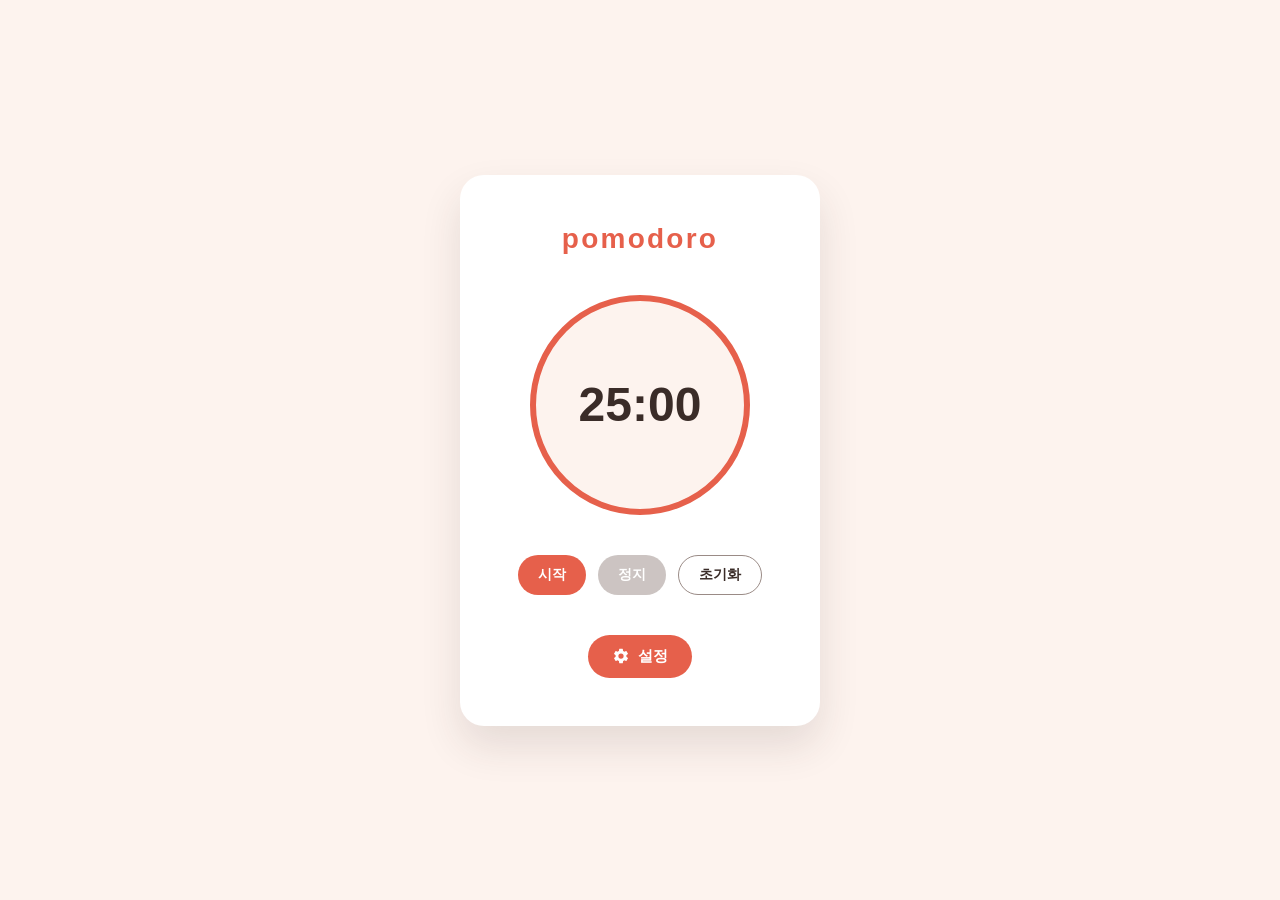
==== index.html @ a5403e8c "INIT" ====
<!DOCTYPE html>
<html lang="ko">
<head>
  <meta charset="UTF-8" />
  <meta name="viewport" content="width=device-width, initial-scale=1.0" />
  <title>Pomodoro</title>
  <link rel="stylesheet" href="index.css" />
</head>
<body>
  <main class="app">
    <h1 class="app__title">pomodoro</h1>

    <div class="timer">
      <span class="timer__time" id="timerDisplay">25:00</span>
    </div>

    <div class="controls">
      <button type="button" class="control-button control-button--start" id="startButton" onclick="startTimer()">시작</button>
      <button type="button" class="control-button control-button--stop" id="stopButton" onclick="stopTimer()">정지</button>
      <button type="button" class="control-button control-button--reset" id="resetButton" onclick="resetTimer()">초기화</button>
    </div>

    <button type="button" class="settings-button" aria-label="설정" onclick="location.href='setting.html'">
      <svg class="settings-button__icon" viewBox="0 0 24 24" fill="none" xmlns="http://www.w3.org/2000/svg" aria-hidden="true">
        <path d="M19.14 12.94a7.14 7.14 0 0 0 .05-.94 7.14 7.14 0 0 0-.05-.94l2.03-1.58a.5.5 0 0 0 .12-.64l-1.92-3.32a.5.5 0 0 0-.6-.22l-2.39.96a7.03 7.03 0 0 0-1.62-.94l-.36-2.54a.5.5 0 0 0-.5-.42h-3.84a.5.5 0 0 0-.5.42l-.36 2.54c-.59.24-1.13.56-1.62.94l-2.39-.96a.5.5 0 0 0-.6.22L2.71 8.84a.5.5 0 0 0 .12.64l2.03 1.58a7.14 7.14 0 0 0 0 1.88l-2.03 1.58a.5.5 0 0 0-.12.64l1.92 3.32c.14.24.42.32.6.22l2.39-.96c.49.38 1.03.7 1.62.94l.36 2.54c.05.24.26.42.5.42h3.84c.24 0 .45-.18.5-.42l.36-2.54c.59-.24 1.13-.56 1.62-.94l2.39.96c.24.1.46.02.6-.22l1.92-3.32a.5.5 0 0 0-.12-.64l-2.03-1.58ZM12 15.5a3.5 3.5 0 1 1 0-7 3.5 3.5 0 0 1 0 7Z" fill="currentColor"/>
      </svg>
      <span class="settings-button__label">설정</span>
    </button>
  </main>

  <script src="index.js"></script>
</body>
</html>
---- index.css ----
:root {
  --color-bg: #fdf3ee;
  --color-surface: #ffffff;
  --color-primary: #e6604b;
  --color-primary-dark: #c94a37;
  --color-text: #3a2c28;
  --color-text-muted: #9a8b86;
  --shadow-soft: 0 20px 40px rgba(58, 44, 40, 0.12);
}

* {
  box-sizing: border-box;
}

body {
  margin: 0;
  min-height: 100vh;
  display: flex;
  align-items: center;
  justify-content: center;
  background: var(--color-bg);
  font-family: "Segoe UI", "Pretendard", -apple-system, BlinkMacSystemFont, sans-serif;
  color: var(--color-text);
}

.app {
  width: 100%;
  max-width: 360px;
  padding: 48px 40px;
  display: flex;
  flex-direction: column;
  align-items: center;
  gap: 40px;
  background: var(--color-surface);
  border-radius: 24px;
  box-shadow: var(--shadow-soft);
}

.app__title {
  margin: 0;
  font-size: 28px;
  font-weight: 700;
  letter-spacing: 0.08em;
  text-transform: lowercase;
  color: var(--color-primary);
}

.timer {
  width: 220px;
  height: 220px;
  border-radius: 50%;
  display: flex;
  align-items: center;
  justify-content: center;
  background: var(--color-bg);
  border: 6px solid var(--color-primary);
}

.timer__time {
  font-size: 48px;
  font-weight: 600;
  font-variant-numeric: tabular-nums;
  color: var(--color-text);
}

.controls {
  display: flex;
  gap: 12px;
}

.control-button {
  padding: 10px 20px;
  border: none;
  border-radius: 999px;
  font-size: 14px;
  font-weight: 600;
  cursor: pointer;
  color: #ffffff;
  transition: background-color 0.2s ease, opacity 0.2s ease;
}

.control-button:disabled {
  opacity: 0.5;
  cursor: not-allowed;
}

.control-button--start {
  background: var(--color-primary);
}

.control-button--start:hover:not(:disabled) {
  background: var(--color-primary-dark);
}

.control-button--stop {
  background: var(--color-text-muted);
}

.control-button--stop:hover:not(:disabled) {
  background: var(--color-text);
}

.control-button--reset {
  background: transparent;
  color: var(--color-text);
  border: 1px solid var(--color-text-muted);
}

.control-button--reset:hover:not(:disabled) {
  background: var(--color-bg);
}

.settings-button {
  display: inline-flex;
  align-items: center;
  gap: 8px;
  padding: 12px 24px;
  border: none;
  border-radius: 999px;
  background: var(--color-primary);
  color: #ffffff;
  font-size: 15px;
  font-weight: 600;
  cursor: pointer;
  transition: background-color 0.2s ease;
}

.settings-button:hover {
  background: var(--color-primary-dark);
}

.settings-button:focus-visible {
  outline: 2px solid var(--color-primary-dark);
  outline-offset: 2px;
}

.settings-button__icon {
  width: 18px;
  height: 18px;
}
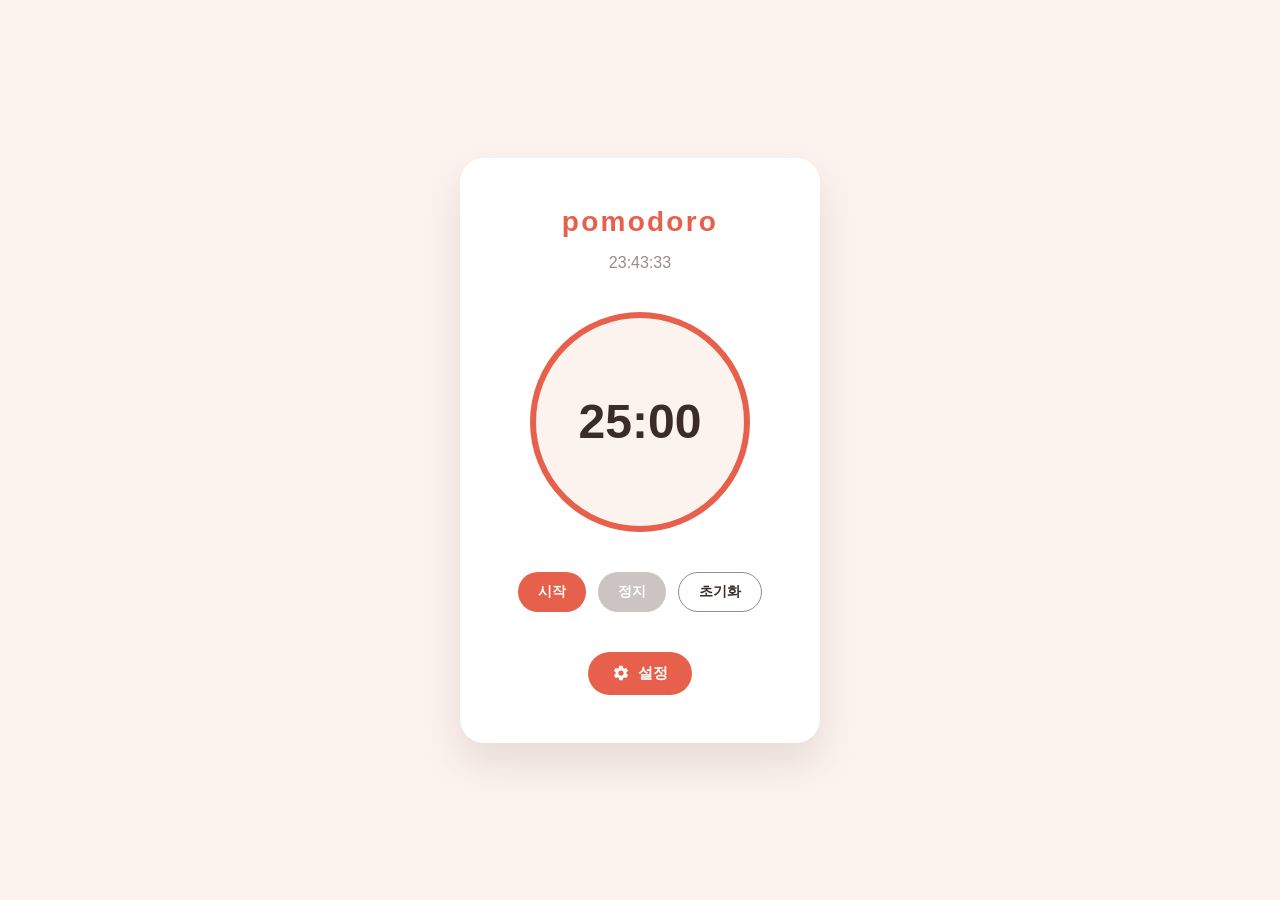
==== commit 7177e6ae: "클로드 권한 설정 + 현재 시간 기능 추가" ====
--- a/index.html
+++ b/index.html
@@ -9,6 +9,8 @@
 <body>
   <main class="app">
     <h1 class="app__title">pomodoro</h1>
+
+    <time class="clock" id="clockDisplay">--:--:--</time>
 
     <div class="timer">
       <span class="timer__time" id="timerDisplay">25:00</span>
--- a/index.css
+++ b/index.css
@@ -43,6 +43,14 @@
   letter-spacing: 0.08em;
   text-transform: lowercase;
   color: var(--color-primary);
+}
+
+.clock {
+  margin-top: -24px;
+  font-size: 16px;
+  font-weight: 500;
+  font-variant-numeric: tabular-nums;
+  color: var(--color-text-muted);
 }
 
 .timer {
